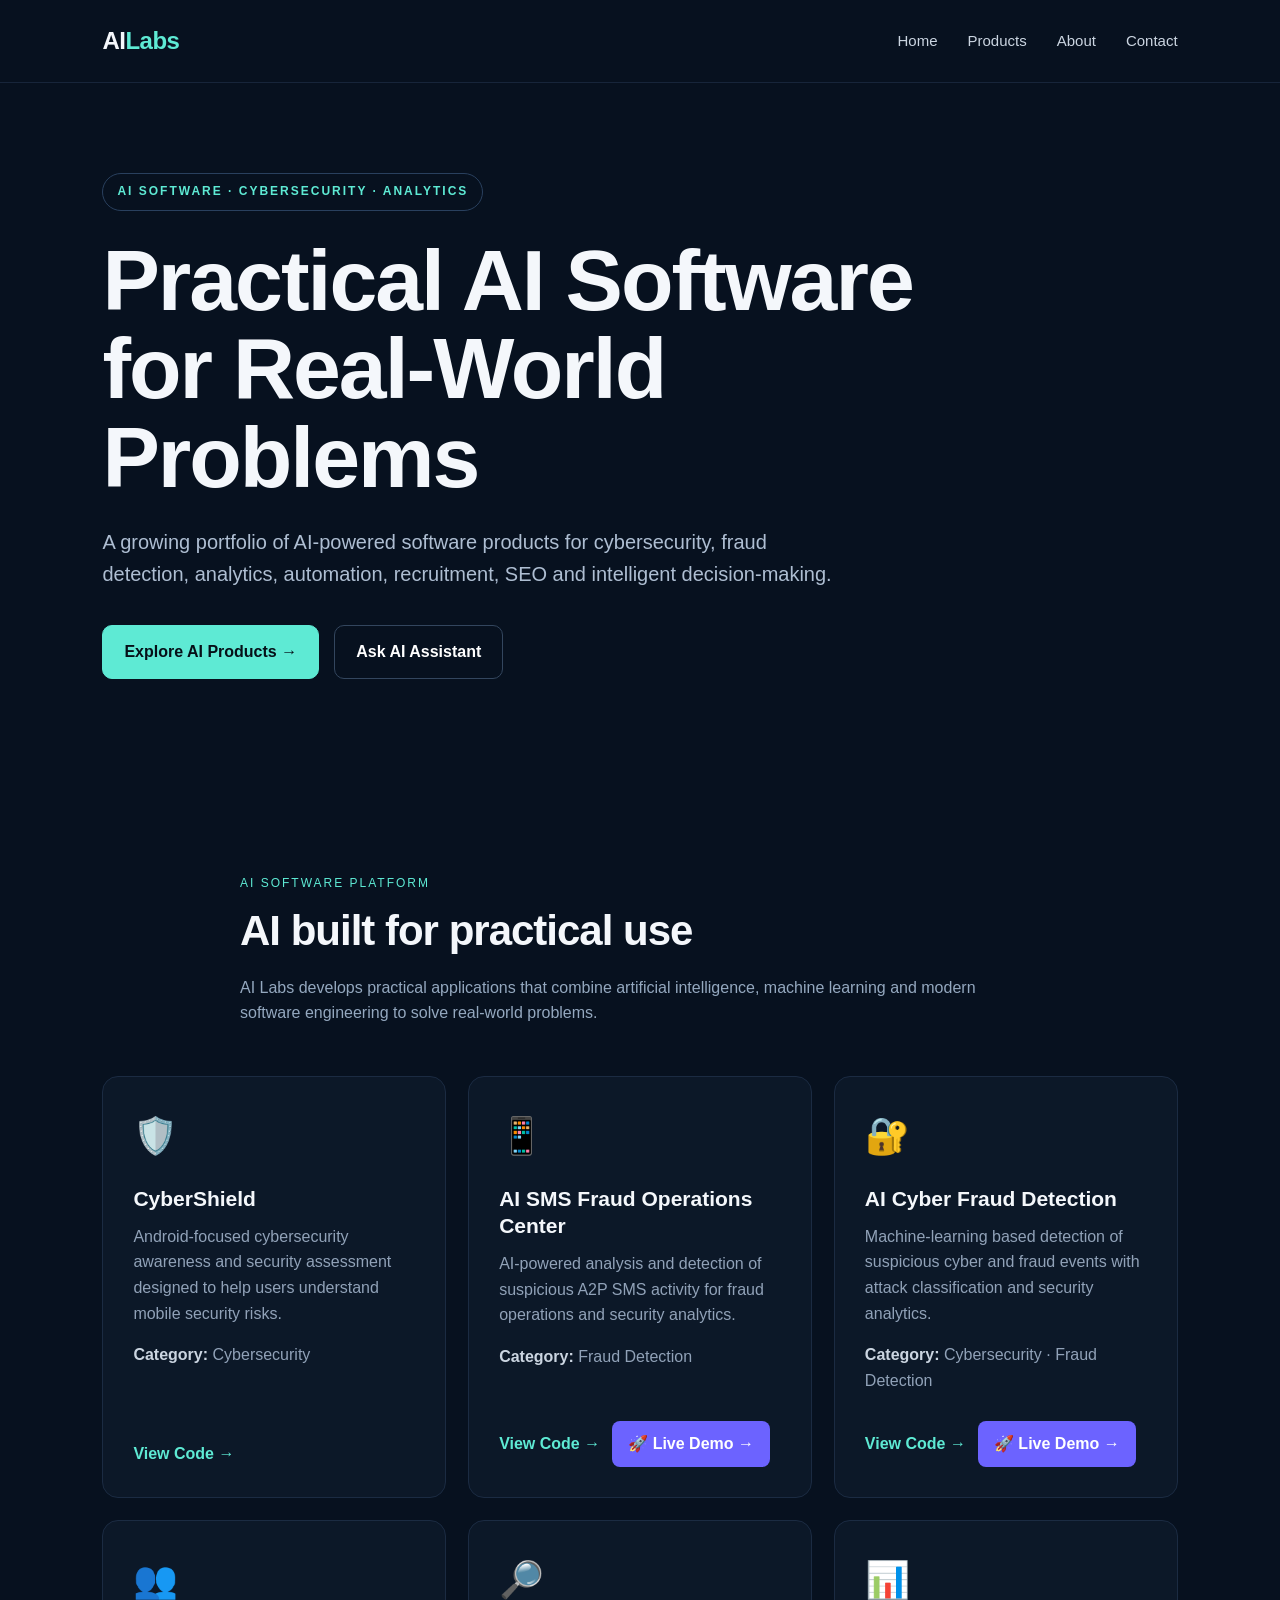
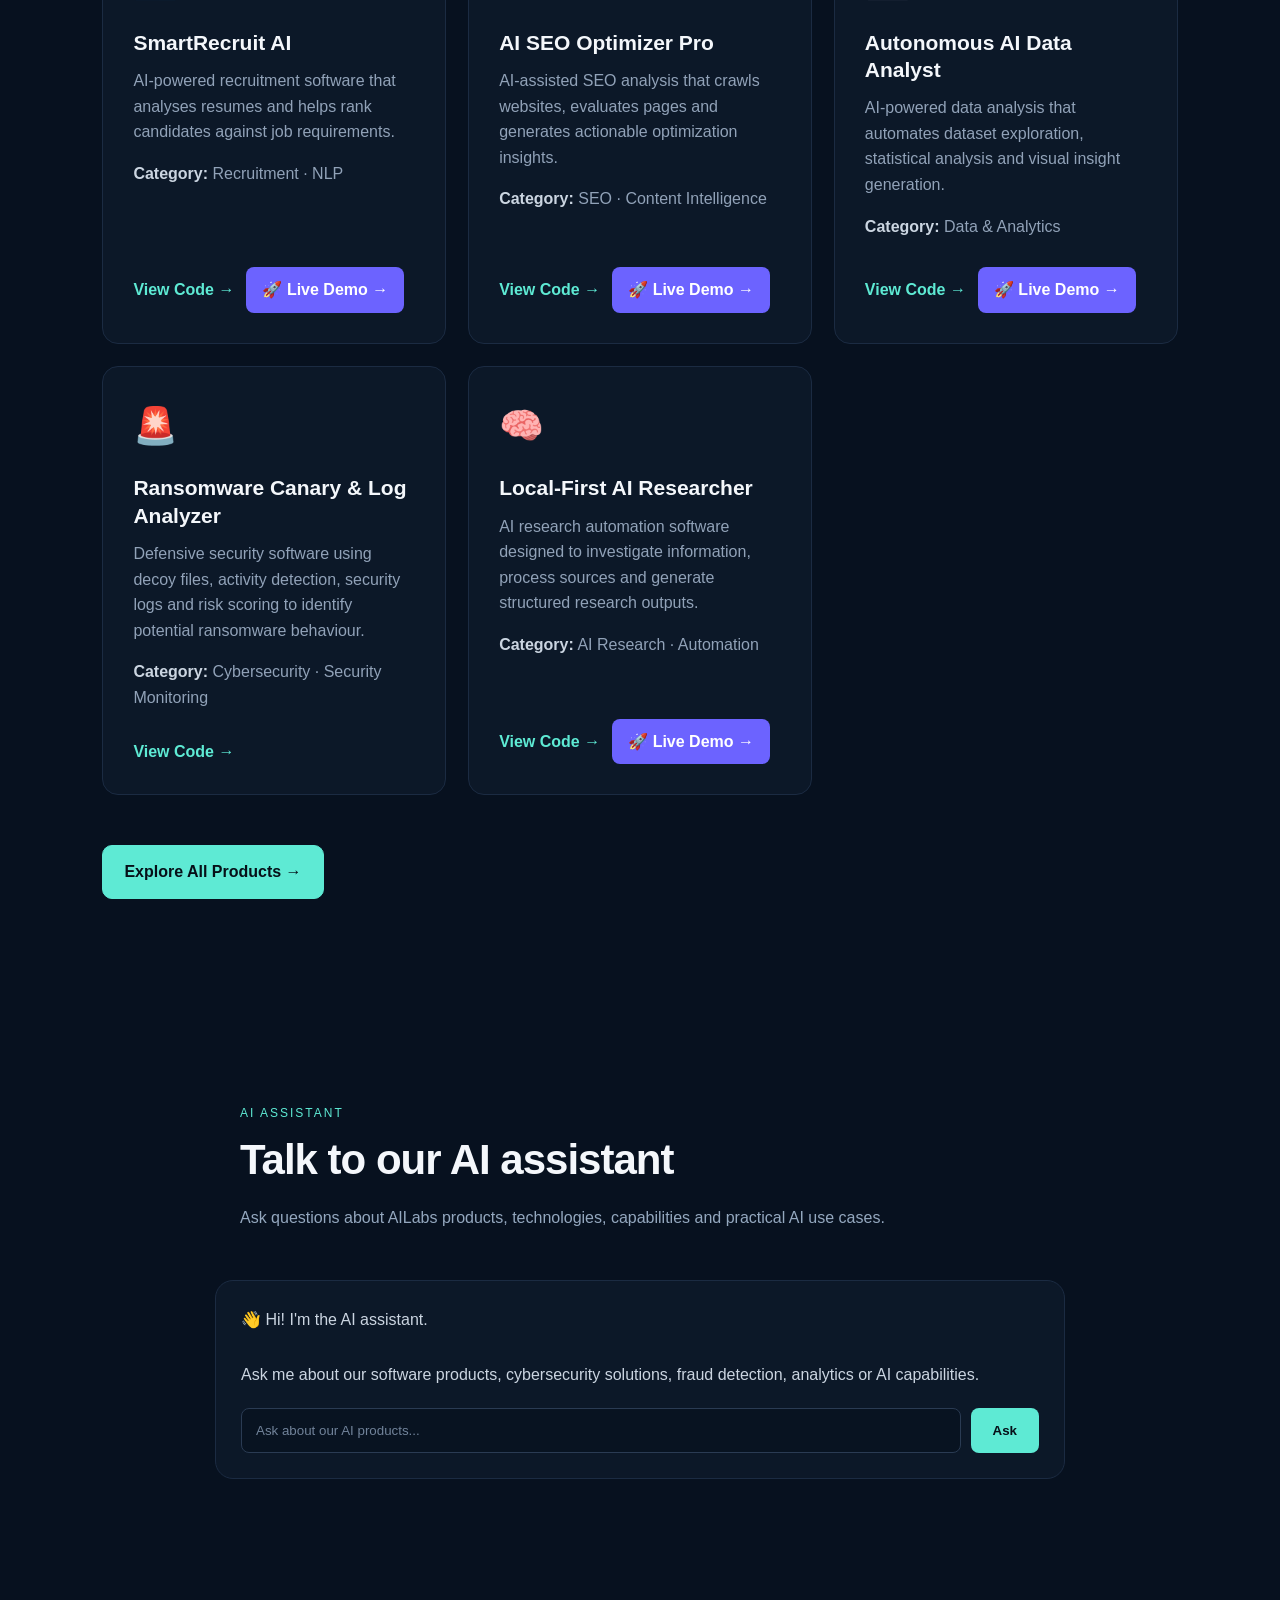
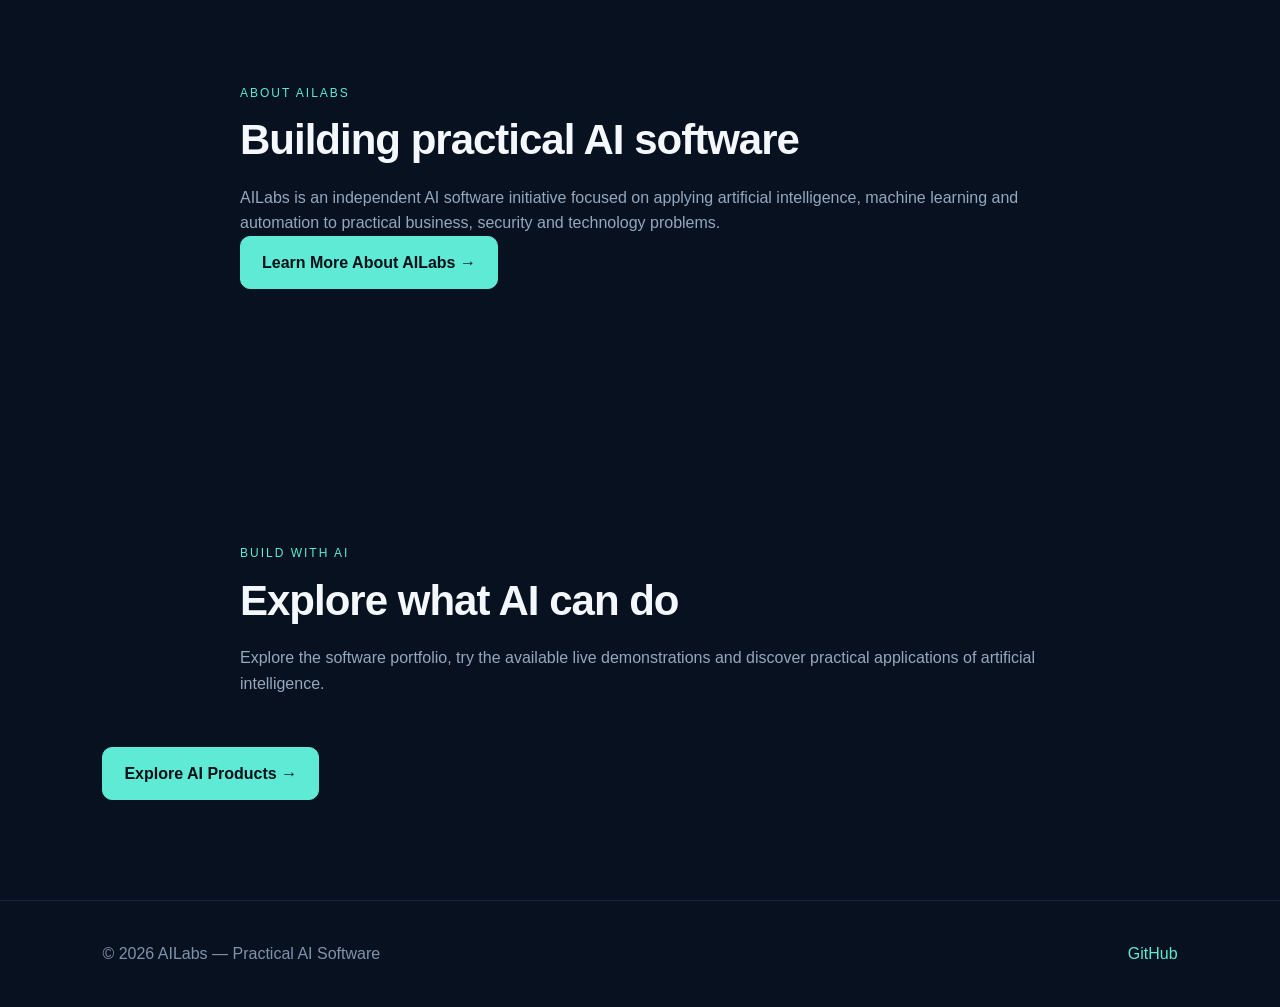
==== index.html @ 72bfc6b1 "Initial AILabs website" ====
<!DOCTYPE html>
<html lang="en">

<head>

    <meta charset="UTF-8">

    <meta
        name="viewport"
        content="width=device-width, initial-scale=1.0"
    >

    <title>AI Labs | Practical AI Software for Real-World Problems</title>

    <meta
        name="description"
        content="AI Labs builds practical AI software for cybersecurity, fraud detection, analytics, SEO, recruitment, research and intelligent automation."
    >

    <link
        rel="stylesheet"
        href="css/style.css"
    >

</head>


<body>


    <!-- Navigation -->

    <header class="navbar">

        <div class="logo">
            AI<span>Labs</span>
        </div>

        <nav>

            <a href="index.html">
                Home
            </a>

            <a href="products.html">
                Products
            </a>

            <a href="about.html">
                About
            </a>

            <a href="contact.html">
                Contact
            </a>

        </nav>

    </header>



    <main>


        <!-- Hero -->

        <section class="hero">

            <div class="hero-content">

                <div class="badge">
                    AI SOFTWARE · CYBERSECURITY · ANALYTICS
                </div>

                <h1>
                    Practical AI Software
                    for Real-World Problems
                </h1>

                <p>
                    A growing portfolio of AI-powered software products
                    for cybersecurity, fraud detection, analytics,
                    automation, recruitment, SEO and intelligent
                    decision-making.
                </p>

                <div class="hero-actions">

                    <a
                        href="products.html"
                        class="button primary"
                    >
                        Explore AI Products →
                    </a>

                    <a
                        href="#assistant"
                        class="button secondary"
                    >
                        Ask AI Assistant
                    </a>

                </div>

            </div>

        </section>



        <!-- Platform Overview -->

        <section class="products-preview">

            <div class="section-heading">

                <span>
                    AI SOFTWARE PLATFORM
                </span>

                <h2>
                    AI built for practical use
                </h2>

                <p>
                    AI Labs develops practical applications that combine
                    artificial intelligence, machine learning and modern
                    software engineering to solve real-world problems.
                </p>

            </div>


            <div class="product-grid">


                <!-- CyberShield -->

                <article class="product-card">

                    <div class="product-icon">
                        🛡️
                    </div>

                    <h3>
                        CyberShield
                    </h3>

                    <p>
                        Android-focused cybersecurity awareness and
                        security assessment designed to help users
                        understand mobile security risks.
                    </p>

                    <p>
                        <strong>Category:</strong>
                        Cybersecurity
                    </p>

                    <div class="product-actions">

                        <a
                            href="https://github.com/adnanmalik83/CyberShield"
                            target="_blank"
                            rel="noopener noreferrer"
                        >
                            View Code →
                        </a>

                    </div>

                </article>



                <!-- SMS Fraud -->

                <article class="product-card">

                    <div class="product-icon">
                        📱
                    </div>

                    <h3>
                        AI SMS Fraud Operations Center
                    </h3>

                    <p>
                        AI-powered analysis and detection of suspicious
                        A2P SMS activity for fraud operations and
                        security analytics.
                    </p>

                    <p>
                        <strong>Category:</strong>
                        Fraud Detection
                    </p>

                    <div class="product-actions">

                        <a
                            href="https://github.com/adnanmalik83/AI-A2P-SMS-Fraud-Operations-Center"
                            target="_blank"
                            rel="noopener noreferrer"
                        >
                            View Code →
                        </a>

                        <a
                            href="https://ai-a2p-sms-fraud-operations-center-kmqhaal67t6qpfmswjtrpw.streamlit.app/"
                            target="_blank"
                            rel="noopener noreferrer"
                            class="demo-link"
                        >
                            🚀 Live Demo →
                        </a>

                    </div>

                </article>



                <!-- Cyber Fraud -->

                <article class="product-card">

                    <div class="product-icon">
                        🔐
                    </div>

                    <h3>
                        AI Cyber Fraud Detection
                    </h3>

                    <p>
                        Machine-learning based detection of suspicious
                        cyber and fraud events with attack classification
                        and security analytics.
                    </p>

                    <p>
                        <strong>Category:</strong>
                        Cybersecurity · Fraud Detection
                    </p>

                    <div class="product-actions">

                        <a
                            href="https://github.com/adnanmalik83/AI-Cyber-Fraud-Detection"
                            target="_blank"
                            rel="noopener noreferrer"
                        >
                            View Code →
                        </a>

                        <a
                            href="https://ai-cyber-fraud-detection-h6vyva7csebq89dtffws3t.streamlit.app/"
                            target="_blank"
                            rel="noopener noreferrer"
                            class="demo-link"
                        >
                            🚀 Live Demo →
                        </a>

                    </div>

                </article>



                <!-- SmartRecruit -->

                <article class="product-card">

                    <div class="product-icon">
                        👥
                    </div>

                    <h3>
                        SmartRecruit AI
                    </h3>

                    <p>
                        AI-powered recruitment software that analyses
                        resumes and helps rank candidates against
                        job requirements.
                    </p>

                    <p>
                        <strong>Category:</strong>
                        Recruitment · NLP
                    </p>

                    <div class="product-actions">

                        <a
                            href="https://github.com/adnanmalik83/SmartRecruit-AI"
                            target="_blank"
                            rel="noopener noreferrer"
                        >
                            View Code →
                        </a>

                        <a
                            href="https://smartrecruit-ai-zqkzb5txc3ln3kvdnmrhst.streamlit.app/"
                            target="_blank"
                            rel="noopener noreferrer"
                            class="demo-link"
                        >
                            🚀 Live Demo →
                        </a>

                    </div>

                </article>



                <!-- SEO -->

                <article class="product-card">

                    <div class="product-icon">
                        🔎
                    </div>

                    <h3>
                        AI SEO Optimizer Pro
                    </h3>

                    <p>
                        AI-assisted SEO analysis that crawls websites,
                        evaluates pages and generates actionable
                        optimization insights.
                    </p>

                    <p>
                        <strong>Category:</strong>
                        SEO · Content Intelligence
                    </p>

                    <div class="product-actions">

                        <a
                            href="https://github.com/adnanmalik83/AI-SEO-Optimizer-Pro"
                            target="_blank"
                            rel="noopener noreferrer"
                        >
                            View Code →
                        </a>

                        <a
                            href="https://ai-seo-optimizer-pro-bxgm87vpff5dessxanxqhh.streamlit.app/"
                            target="_blank"
                            rel="noopener noreferrer"
                            class="demo-link"
                        >
                            🚀 Live Demo →
                        </a>

                    </div>

                </article>



                <!-- Data Analyst -->

                <article class="product-card">

                    <div class="product-icon">
                        📊
                    </div>

                    <h3>
                        Autonomous AI Data Analyst
                    </h3>

                    <p>
                        AI-powered data analysis that automates dataset
                        exploration, statistical analysis and visual
                        insight generation.
                    </p>

                    <p>
                        <strong>Category:</strong>
                        Data & Analytics
                    </p>

                    <div class="product-actions">

                        <a
                            href="https://github.com/adnanmalik83/Autonomous-AI-Data-Analyst"
                            target="_blank"
                            rel="noopener noreferrer"
                        >
                            View Code →
                        </a>

                        <a
                            href="https://autonomous-ai-data-analyst-vznmdcxr2v7jka4smvnanh.streamlit.app/"
                            target="_blank"
                            rel="noopener noreferrer"
                            class="demo-link"
                        >
                            🚀 Live Demo →
                        </a>

                    </div>

                </article>



                <!-- Ransomware -->

                <article class="product-card">

                    <div class="product-icon">
                        🚨
                    </div>

                    <h3>
                        Ransomware Canary & Log Analyzer
                    </h3>

                    <p>
                        Defensive security software using decoy files,
                        activity detection, security logs and risk
                        scoring to identify potential ransomware behaviour.
                    </p>

                    <p>
                        <strong>Category:</strong>
                        Cybersecurity · Security Monitoring
                    </p>

                    <div class="product-actions">

                        <a
                            href="https://github.com/adnanmalik83/Ransomware-Canary-Log-Analyzer"
                            target="_blank"
                            rel="noopener noreferrer"
                        >
                            View Code →
                        </a>

                    </div>

                </article>



                <!-- Local AI Researcher -->

                <article class="product-card">

                    <div class="product-icon">
                        🧠
                    </div>

                    <h3>
                        Local-First AI Researcher
                    </h3>

                    <p>
                        AI research automation software designed to
                        investigate information, process sources and
                        generate structured research outputs.
                    </p>

                    <p>
                        <strong>Category:</strong>
                        AI Research · Automation
                    </p>

                    <div class="product-actions">

                        <a
                            href="https://github.com/adnanmalik83/Local-First-AI-Researcher"
                            target="_blank"
                            rel="noopener noreferrer"
                        >
                            View Code →
                        </a>

                        <a
                            href="https://local-first-ai-researcher-h9p5tjafqces64xs4tuwaa.streamlit.app/"
                            target="_blank"
                            rel="noopener noreferrer"
                            class="demo-link"
                        >
                            🚀 Live Demo →
                        </a>

                    </div>

                </article>


            </div>


            
                <div class="button-container explore-products-button"></div>

                <a
                    href="products.html"
                    class="button primary"
                >
                    Explore All Products →
                </a>

            </div>

        </section>



        <!-- AI Assistant -->

        <section
            class="assistant-section"
            id="assistant"
        >

            <div class="section-heading">

                <span>
                    AI ASSISTANT
                </span>

                <h2>
                    Talk to our AI assistant
                </h2>

                <p>
                    Ask questions about AILabs products, technologies,
                    capabilities and practical AI use cases.
                </p>

            </div>


            <div class="assistant-box">

                <div class="assistant-message">

                    👋 Hi! I'm the AI assistant.

                    <br><br>

                    Ask me about our software products,
                    cybersecurity solutions, fraud detection,
                    analytics or AI capabilities.

                </div>


                <div class="assistant-input">

                    <input
                        type="text"
                        placeholder="Ask about our AI products..."
                        aria-label="Ask AI Assistant"
                    >

                    <button
                        type="button"
                        class="button primary"
                    >
                        Ask
                    </button>

                </div>

            </div>

        </section>



        <!-- About AILabs -->

        <section class="products-preview">

            <div class="section-heading">

                <span>
                    ABOUT AILABS
                </span>

                <h2>
                    Building practical AI software
                </h2>

                <p>
                    AILabs is an independent AI software initiative
                    focused on applying artificial intelligence,
                    machine learning and automation to practical
                    business, security and technology problems.
                </p>

                <a
                    href="about.html"
                    class="button primary"
                >
                    Learn More About AILabs →
                </a>

            </div>

        </section>



        <!-- Final CTA -->

        <section class="assistant-section">

            <div class="section-heading">

                <span>
                    BUILD WITH AI
                </span>

                <h2>
                    Explore what AI can do
                </h2>

                <p>
                    Explore the software portfolio, try the available
                    live demonstrations and discover practical
                    applications of artificial intelligence.
                </p>

            </div>


            <a
                href="products.html"
                class="button primary"
            >
                Explore AI Products →
            </a>

        </section>


    </main>



    <!-- Footer -->

    <footer>

        <p>
            © 2026 AILabs — Practical AI Software
        </p>

        <a
            href="https://github.com/adnanmalik83"
            target="_blank"
            rel="noopener noreferrer"
        >
            GitHub
        </a>

    </footer>



    <script src="js/app.js"></script>


</body>

</html>
---- css/style.css ----
/* =========================================================
   AILABS — GLOBAL STYLES
   Practical AI Software for Real-World Problems
   ========================================================= */


/* =========================================================
   RESET
   ========================================================= */

* {
    margin: 0;
    padding: 0;
    box-sizing: border-box;
}


/* =========================================================
   BASE
   ========================================================= */

html {
    scroll-behavior: smooth;
}

body {
    font-family: Arial, Helvetica, sans-serif;
    background: #07111f;
    color: #f4f7fb;
    line-height: 1.6;
    overflow-x: hidden;
}

a {
    transition:
        color 0.2s ease,
        background 0.2s ease,
        border-color 0.2s ease,
        transform 0.2s ease;
}

p {
    line-height: 1.6;
}


/* =========================================================
   NAVIGATION
   ========================================================= */

header {
    width: 100%;
}

.navbar {
    display: flex;
    justify-content: space-between;
    align-items: center;
    padding: 22px 8%;
    border-bottom: 1px solid #17253a;
    background: #07111f;
}

.logo {
    font-size: 24px;
    font-weight: 700;
    letter-spacing: -0.5px;
    white-space: nowrap;
}

.logo span {
    color: #5eead4;
}

nav,
.nav-links {
    display: flex;
    align-items: center;
    gap: 30px;
}

nav a,
.nav-links a {
    text-decoration: none;
    color: #cbd5e1;
    font-size: 15px;
    font-weight: 500;
}

nav a:hover,
.nav-links a:hover {
    color: #5eead4;
}


/* =========================================================
   HERO
   ========================================================= */

.hero {
    min-height: 620px;
    display: flex;
    align-items: center;
    padding: 90px 8%;
    position: relative;
}

.hero-content {
    max-width: 900px;
}

.badge,
.eyebrow {
    display: inline-block;
    color: #5eead4;
    font-size: 12px;
    font-weight: 600;
    letter-spacing: 2px;
}

.badge {
    margin-bottom: 25px;
    padding: 8px 14px;
    border: 1px solid #29405e;
    border-radius: 50px;
}

.hero h1 {
    max-width: 950px;
    font-size: clamp(48px, 7vw, 86px);
    line-height: 1.03;
    letter-spacing: -2px;
    margin-bottom: 25px;
}

.hero p,
.hero-text {
    max-width: 750px;
    font-size: 20px;
    color: #aebed2;
    margin-bottom: 35px;
}


/* =========================================================
   HERO / BUTTON ACTIONS
   ========================================================= */

.hero-actions,
.hero-buttons,
.button-container {
    display: flex;
    gap: 15px;
    flex-wrap: wrap;
    align-items: center;
}

.button-container {
    margin-top: 25px;
}

.button {
    display: inline-block;
    padding: 13px 21px;
    border-radius: 10px;
    text-decoration: none;
    font-weight: 600;
    border: 1px solid #33465e;
    color: #ffffff;
    cursor: pointer;
}

.button:hover {
    transform: translateY(-2px);
}

.button.primary,
.primary {
    background: #5eead4;
    border-color: #5eead4;
    color: #061018;
}

.button.primary:hover,
.primary:hover {
    background: #7af1df;
    color: #061018;
}

.button.secondary,
.secondary {
    border: 1px solid #33465e;
    color: #ffffff;
    background: transparent;
}

.button.secondary:hover,
.secondary:hover {
    border-color: #5eead4;
    color: #5eead4;
}


/* =========================================================
   EXPLORE PRODUCTS BUTTON
   ========================================================= */

.explore-products-button {
    margin-top: 50px;
    justify-content: center;
}


/* =========================================================
   GENERAL SECTIONS
   ========================================================= */

.section,
.products-preview,
.assistant-section {
    padding: 100px 8%;
}

.section-alt {
    background: #091625;
}

.section-content {
    max-width: 1100px;
    margin: 0 auto;
}

.section-heading {
    max-width: 800px;
    margin: 0 auto 50px;
}

.section-heading span {
    font-size: 12px;
    letter-spacing: 2px;
    color: #5eead4;
}

.section-heading h2,
.section-content h2 {
    margin: 12px 0 20px;
    font-size: 42px;
    line-height: 1.15;
    letter-spacing: -1px;
}

.section-heading p,
.section-content > p {
    color: #94a8bf;
}

.section-content > p {
    max-width: 850px;
    margin-bottom: 20px;
}


/* =========================================================
   CARDS
   ========================================================= */

.cards {
    display: grid;
    grid-template-columns: repeat(2, minmax(0, 1fr));
    gap: 20px;
    margin-top: 40px;
}

.card {
    padding: 30px;
    background: #0c1828;
    border: 1px solid #1b2b42;
    border-radius: 16px;
    transition:
        transform 0.2s ease,
        border-color 0.2s ease,
        background 0.2s ease;
}

.card:hover {
    transform: translateY(-4px);
    border-color: #2e4969;
    background: #0e1c2e;
}

.card h3 {
    margin-bottom: 12px;
    font-size: 20px;
}

.card p {
    color: #91a2b8;
    margin-bottom: 20px;
}

.card .button {
    margin-top: 5px;
}


/* =========================================================
   PRODUCT GRID
   ========================================================= */

.product-grid {
    display: grid;
    grid-template-columns:
        repeat(auto-fit, minmax(270px, 1fr));
    gap: 22px;
}

.product-card {
    display: flex;
    flex-direction: column;
    padding: 30px;
    background: #0c1828;
    border: 1px solid #1b2b42;
    border-radius: 16px;
    min-height: 100%;
    transition:
        transform 0.2s ease,
        border-color 0.2s ease,
        box-shadow 0.2s ease;
}

.product-card:hover {
    transform: translateY(-5px);
    border-color: #2e4969;
    box-shadow: 0 12px 35px rgba(0, 0, 0, 0.2);
}

.product-icon {
    font-size: 36px;
    margin-bottom: 20px;
}

.product-card h3 {
    margin-bottom: 12px;
    line-height: 1.3;
    font-size: 21px;
}

.product-card p {
    color: #91a2b8;
    margin-bottom: 16px;
}

.product-card p strong {
    color: #cbd5e1;
}

.product-actions {
    display: flex;
    gap: 12px;
    align-items: center;
    flex-wrap: wrap;
    margin-top: auto;
    padding-top: 12px;
}

.product-actions a {
    color: #5eead4;
    text-decoration: none;
    font-weight: 600;
}

.product-actions a:hover {
    color: #ffffff;
}

.product-actions .demo-link {
    color: #ffffff;
    background: #6c63ff;
    padding: 10px 16px;
    border-radius: 8px;
}

.product-actions .demo-link:hover {
    color: #ffffff;
    background: #817aff;
    transform: translateY(-2px);
}


/* =========================================================
   AI ASSISTANT
   ========================================================= */

.assistant-section {
    background: #07111f;
}

.assistant-box {
    max-width: 850px;
    margin: 0 auto;
    background: #0c1828;
    border: 1px solid #1b2b42;
    border-radius: 18px;
    padding: 25px;
}

.assistant-message {
    color: #cbd5e1;
    margin-bottom: 20px;
    line-height: 1.7;
}

.assistant-input {
    display: flex;
    gap: 10px;
}

.assistant-input input {
    flex: 1;
    min-width: 0;
    padding: 14px;
    border-radius: 8px;
    border: 1px solid #2a3b53;
    background: #081321;
    color: #ffffff;
    outline: none;
}

.assistant-input input::placeholder {
    color: #71839a;
}

.assistant-input input:focus {
    border-color: #5eead4;
}

.assistant-input button {
    border: none;
    padding: 14px 22px;
    border-radius: 8px;
    background: #5eead4;
    color: #061018;
    font-weight: 600;
    cursor: pointer;
}

.assistant-input button:hover {
    background: #7af1df;
}


/* =========================================================
   FOOTER
   ========================================================= */

footer {
    padding: 40px 8%;
    border-top: 1px solid #17253a;
    display: flex;
    justify-content: space-between;
    align-items: center;
    gap: 20px;
    color: #8193aa;
    background: #07111f;
}

footer p {
    margin: 0;
}

footer a {
    color: #5eead4;
    text-decoration: none;
}

footer a:hover {
    color: #ffffff;
}


/* =========================================================
   RESPONSIVE — TABLET
   ========================================================= */

@media (max-width: 900px) {

    .navbar {
        padding: 20px 6%;
    }

    .hero {
        padding: 80px 6%;
        min-height: 560px;
    }

    .section,
    .products-preview,
    .assistant-section {
        padding: 80px 6%;
    }

    .hero h1 {
        font-size: clamp(44px, 8vw, 68px);
    }

    .cards {
        grid-template-columns: 1fr;
    }

}


/* =========================================================
   RESPONSIVE — MOBILE
   ========================================================= */

@media (max-width: 700px) {

    .navbar {
        flex-direction: column;
        gap: 18px;
        padding: 20px 5%;
    }

    nav,
    .nav-links {
        gap: 16px;
        flex-wrap: wrap;
        justify-content: center;
    }

    nav a,
    .nav-links a {
        font-size: 14px;
    }

    .hero {
        min-height: auto;
        padding: 75px 5%;
    }

    .hero h1 {
        font-size: 46px;
        letter-spacing: -1.5px;
    }

    .hero p,
    .hero-text {
        font-size: 17px;
    }

    .section,
    .products-preview,
    .assistant-section {
        padding: 70px 5%;
    }

    .section-heading h2,
    .section-content h2 {
        font-size: 34px;
    }

    .product-grid {
        grid-template-columns: 1fr;
    }

    .product-card {
        padding: 25px;
    }

    .cards {
        grid-template-columns: 1fr;
    }

    .card {
        padding: 25px;
    }

    .hero-actions,
    .hero-buttons,
    .button-container {
        flex-direction: column;
        align-items: stretch;
    }

    .hero-actions .button,
    .hero-buttons .button,
    .button-container .button {
        text-align: center;
        width: 100%;
    }

    .assistant-input {
        flex-direction: column;
    }

    .assistant-input button {
        width: 100%;
    }

    footer {
        flex-direction: column;
        align-items: flex-start;
        padding: 35px 5%;
    }

}


/* =========================================================
   RESPONSIVE — SMALL PHONES
   ========================================================= */

@media (max-width: 420px) {

    .logo {
        font-size: 22px;
    }

    nav,
    .nav-links {
        gap: 12px;
    }

    nav a,
    .nav-links a {
        font-size: 13px;
    }

    .hero h1 {
        font-size: 39px;
    }

    .hero p,
    .hero-text {
        font-size: 16px;
    }

    .section-heading h2,
    .section-content h2 {
        font-size: 30px;
    }

    .product-card {
        padding: 22px;
    }

}
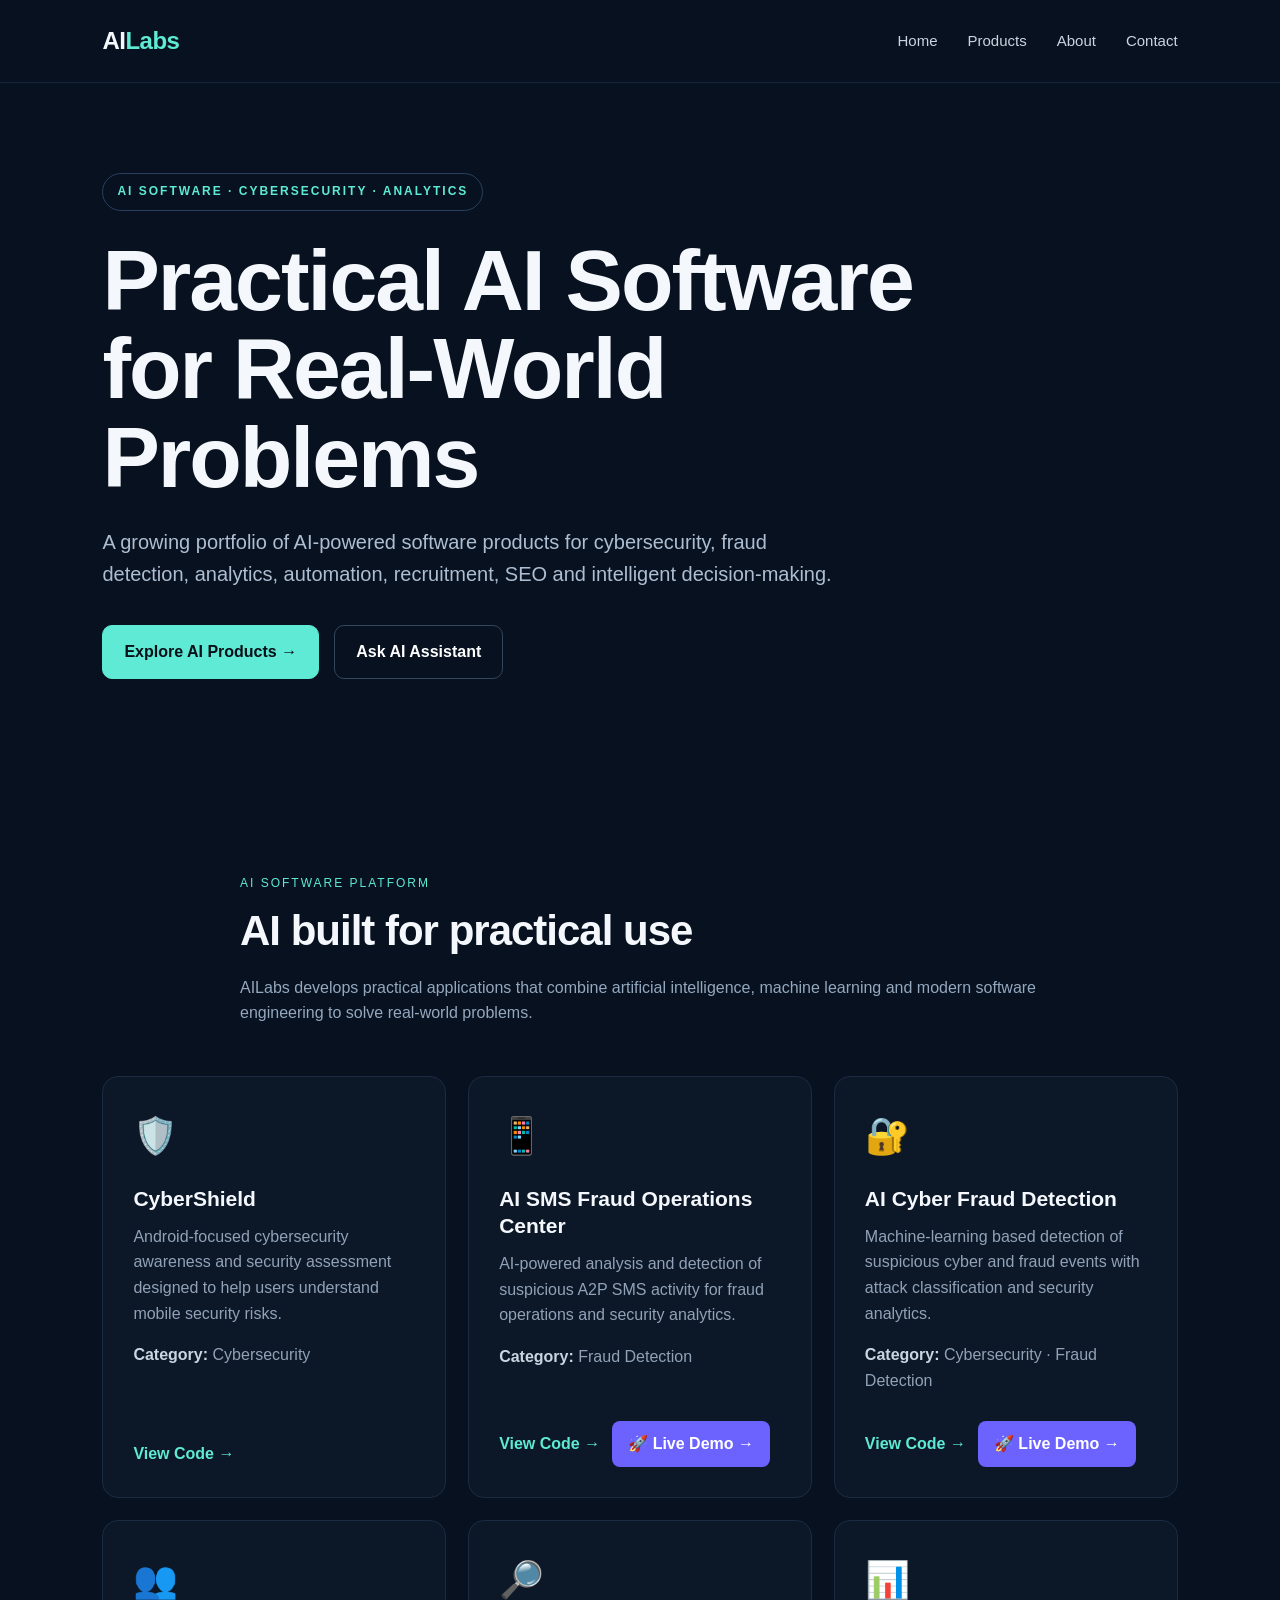
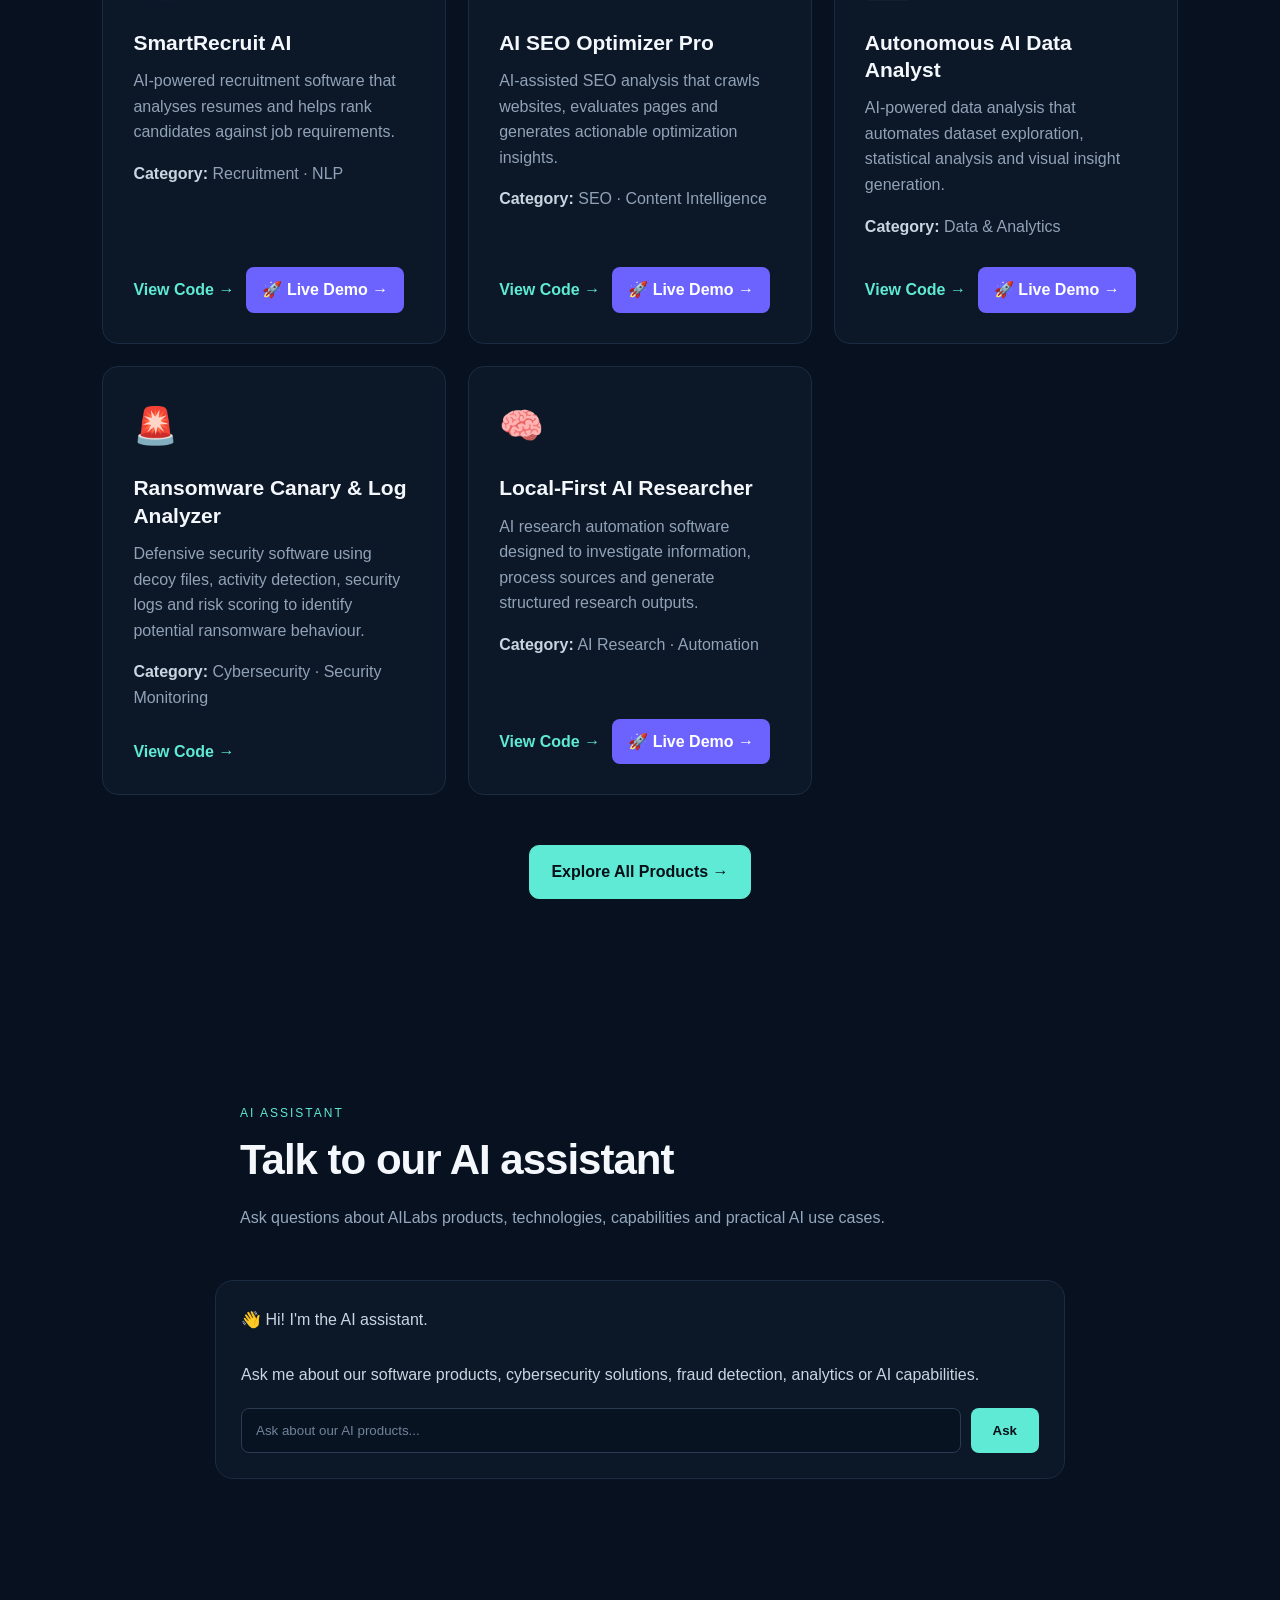
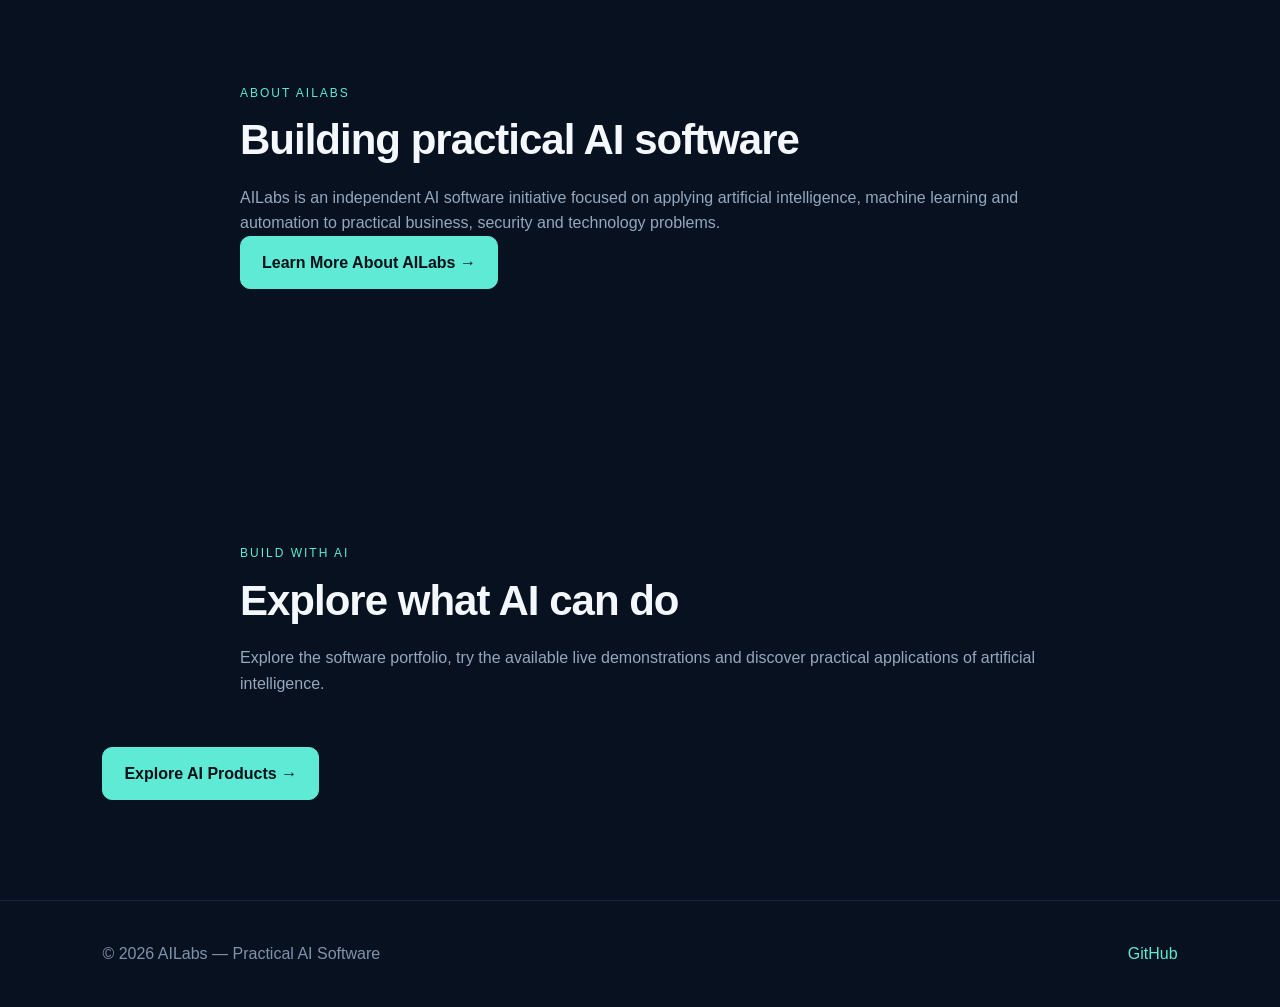
==== commit 222ef861: "Polish AILabs website and add SEO metadata" ====
--- a/index.html
+++ b/index.html
@@ -1,4 +1,3 @@
-
 <!DOCTYPE html>
 <html lang="en">
 
@@ -11,12 +10,83 @@
         content="width=device-width, initial-scale=1.0"
     >
 
-    <title>AI Labs | Practical AI Software for Real-World Problems</title>
+    <title>
+        AILabs | Practical AI Software for Real-World Problems
+    </title>
 
     <meta
         name="description"
-        content="AI Labs builds practical AI software for cybersecurity, fraud detection, analytics, SEO, recruitment, research and intelligent automation."
-    >
+        content="AILabs builds practical AI software for cybersecurity, fraud detection, analytics, recruitment, SEO, research automation and intelligent decision-making."
+    >
+
+    <meta
+        name="author"
+        content="Adnan Malik"
+    >
+
+    <meta
+        name="robots"
+        content="index, follow"
+    >
+
+    <link
+        rel="canonical"
+        href="https://adnanmalik83.github.io/"
+    >
+
+    <!-- Open Graph / Social Sharing -->
+
+    <meta
+        property="og:type"
+        content="website"
+    >
+
+    <meta
+        property="og:title"
+        content="AILabs | Practical AI Software for Real-World Problems"
+    >
+
+    <meta
+        property="og:description"
+        content="Explore AI-powered software for cybersecurity, fraud detection, analytics, recruitment, SEO, research automation and intelligent software systems."
+    >
+
+    <meta
+        property="og:url"
+        content="https://adnanmalik83.github.io/"
+    >
+
+    <meta
+        property="og:site_name"
+        content="AILabs"
+    >
+
+    <!-- Twitter / X -->
+
+    <meta
+        name="twitter:card"
+        content="summary_large_image"
+    >
+
+    <meta
+        name="twitter:title"
+        content="AILabs | Practical AI Software"
+    >
+
+    <meta
+        name="twitter:description"
+        content="Practical AI software for cybersecurity, fraud detection, analytics, recruitment, SEO and automation."
+    >
+
+    <!-- Favicon -->
+
+    <link
+        rel="icon"
+        href="favicon.svg"
+        type="image/svg+xml"
+    >
+
+    <!-- Stylesheet -->
 
     <link
         rel="stylesheet"
@@ -125,7 +195,7 @@
                 </h2>
 
                 <p>
-                    AI Labs develops practical applications that combine
+                    AILabs develops practical applications that combine
                     artificial intelligence, machine learning and modern
                     software engineering to solve real-world problems.
                 </p>
@@ -504,8 +574,9 @@
             </div>
 
 
-            
-                <div class="button-container explore-products-button"></div>
+            <!-- Explore All Products -->
+
+            <div class="button-container explore-products-button">
 
                 <a
                     href="products.html"
@@ -679,5 +750,4 @@
 
 </body>
 
-</html>
-
+</html>
